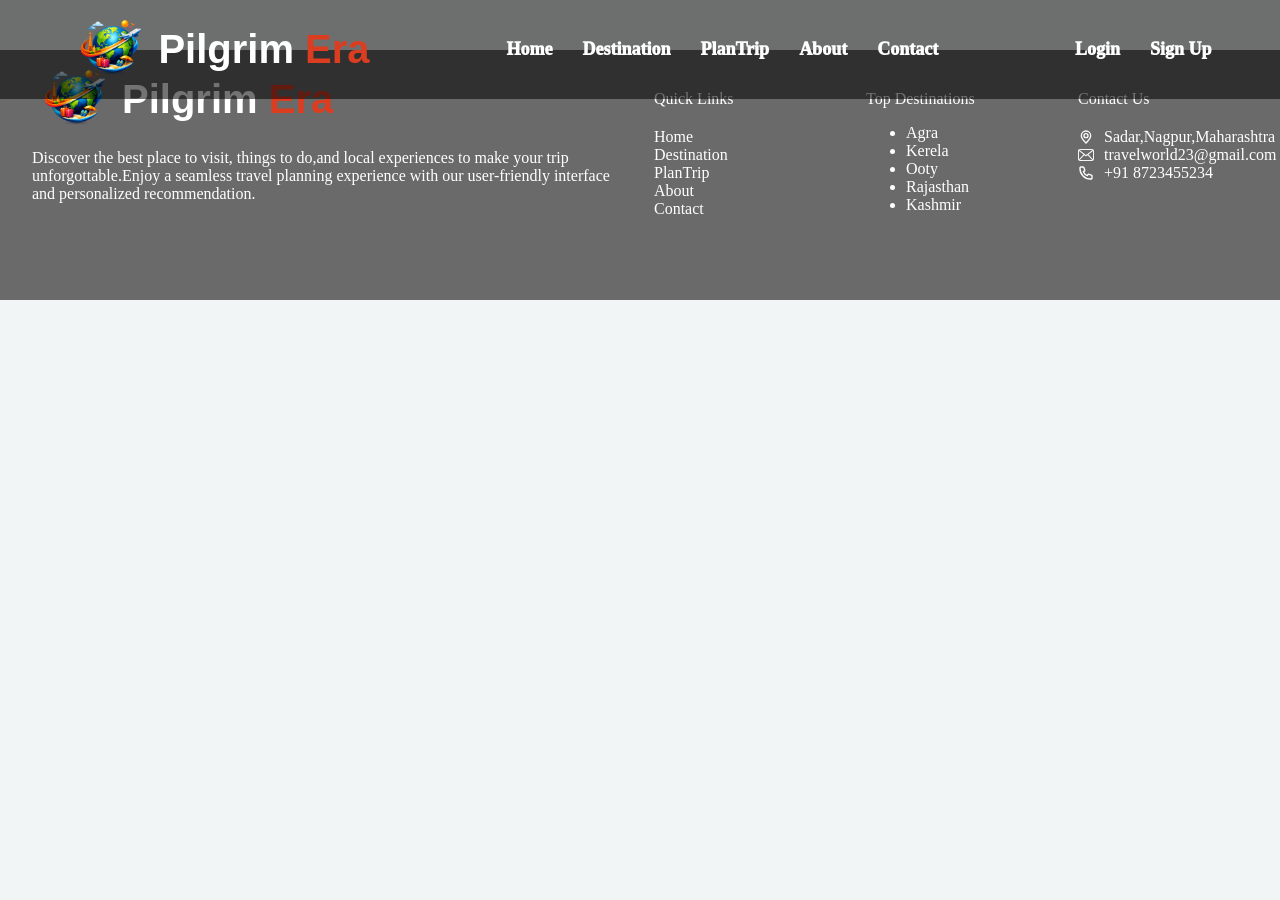
==== pages/about.html @ e33b0cd0 "updated navbar" ====
<!DOCTYPE html>
<html>
<head>
     <title>pilgrim-era</title>
     <link rel="stylesheet" href="./../css/style.css" />
     <link rel="stylesheet" href="./../css/navbar.css"/>
     <link rel="stylesheet" href="./../css/footer.css"/>
     <link rel="stylesheet" href="./../css/about.css"/>

</head>
<body>
    <!-- navbar -->
    <div class="main-container">
        <div class="img-container">
            <img src="./../images/main-logo.png" alt="logo" class="main-logo-img"/>
            <h1 class="website-name">Pilgrim <span style="color:#DA3D20;">Era</span></h1>
        </div>
        <div class="nav-menu">
            <a href="./../index.html" class="nav-item">Home</a>
            <a href="destination.html" class="nav-item">Destination</a>
            <a href="" class="nav-item">PlanTrip</a>
            <a href="" class="nav-item">About</a>
            <a href="" class="nav-item">Contact</a>
        </div>
        <div class="nav-menu">
            <a href="" class="nav-item">Login</a>
            <a href="" class="nav-item">Sign Up</a>
        </div>
    </div>


    <section class="about-main">
        <div>

        </div>
    </section>

    

   
      <!-- Footer -->

      <div class="main-footer-section">
        <div class="footer-info-container-first">
          <div>
            <div class="img-container">
              <img
                src="./../images/main-logo.png"
                alt="logo"
                class="main-logo-img"
              />
              <h1 class="website-name">
                Pilgrim <span style="color: #da3d20">Era</span>
              </h1>
            </div>

            <div style="color: white" class="main-info">
              Discover the best place to visit, things to do,and local
              experiences to make your trip unforgottable.Enjoy a seamless
              travel planning experience with our user-friendly interface and
              personalized recommendation.
            </div>
          </div>
        </div>
        <div class="footer-info-container">
          <span class="footer-heading">Quick Links</span><br />
          <a href="index.html" class="footer-link">Home</a><br />
          <a href="" class="footer-link">Destination</a
          ><br />
          <a href="" class="footer-link">PlanTrip</a><br />
          <a href="" class="footer-link">About</a><br />
          <a href="" class="footer-link">Contact</a><br />
        </div>
        <div class="footer-info-container">
          <span>Top Destinations</span>
          <ul>
            <li>Agra</li>
            <li>Kerela</li>
            <li>Ooty</li>
            <li>Rajasthan</li>
            <li>Kashmir</li>
          </ul>
        </div>
        <div class="footer-info-container">
          <span>Contact Us</span><br />
          <div class="footer-align">
            <img src="./../images/location.svg" alt="phone" class="img-footer" />
          <a href="https://maps.app.goo.gl/tefS2K4EFeZtuiAq8" target="_main" class="href-footer"
            >Sadar,Nagpur,Maharashtra</a
          ></div>
          <div class="footer-align">
            <img src="./../images/mail.svg" alt="phone" class="img-footer" />
          <a href="mailto:travelworld23@gmail.com" class="href-footer">travelworld23@gmail.com</a
          ></div>
          <div class="footer-align">
            <img src="./../images/phone.svg" alt="phone" class="img-footer" />
          <a href="tel:+91 8723455234" class="href-footer">+91 8723455234</a>
          </div>
        </div>
      </div>
    
</body>
</html>
---- css/style.css ----
body{
    background-color: rgb(241, 245, 245);
    margin: 0;
    padding: 0;
}
---- css/navbar.css ----
.main-container{
    display: flex;
    flex-direction: row;
    justify-content: space-around;
    align-items: center;
    top:0;
    left:0;
    right: 0;
    position:fixed;
    background-color: rgba(0,0,0,0.55);
}
.img-container{
    display: flex;
    flex-direction: row;
    align-items: center;
}
.main-logo-img{
    height: 90px;
    width: 90px;
}
.website-name{
    font-size: 40px;
    color: white;
    font-weight: 700;
    font-family: 'Trebuchet MS', 'Lucida Sans Unicode', 'Lucida Grande', 'Lucida Sans', Arial, sans-serif;
}
.nav-menu{
    display: flex;
    flex-direction: row;
    gap: 30px;
}
.nav-item{
    text-decoration: none;
    font-size: 18px;
    color: white;
    font-weight: 1000;
}
.nav-item:hover{
    color:#DA3D20;
}
.hamburger-menu{
    display:none;
    cursor: pointer;
}
.toogle-menu{
    display:none
}
@media screen and (max-width:768px){
    .main-container{
        flex-wrap: wrap;
    }
    .nav-menu{
        display: none;
        flex-direction: column;
        gap:10px;
        width:100%;
        text-align:center;
        font-size: 18px;
    }
    .hamburger-menu{
       display:block;
    }
    .toogle-menu:checked ~ .nav-menu{
        display: flex;
    }
    .toogle-menu:checked ~ .hamburger-menu{
        content: 'x';
    }
    .nav-item{
        padding: 10px 0px;
    }

}
---- css/footer.css ----
.main-footer-section{
   background-color:rgb(107, 106, 106);
   width:100%;
   height: 250px;
   display: flex;
   flex-direction: row;
   justify-content: space-evenly;
   margin-top: 50px;
   color: white;
}
.footer-info-container-first{
     width:580px
}
.footer-info-container{
    width:160px;
    margin-top: 30px;
    padding: 10px;
}
.footer-info-container li{
   cursor: pointer;
}
.footer-info-container li:hover{
      color:#DA3D20;
}
.footer-info-container span{
   margin-bottom: 2px;
   display: block;
}
.footer-heading{
    margin-bottom: 2px;
    display: block;
}
.footer-link{
    text-decoration: none;
    color:white;
}
.footer-link:hover{
   color:#DA3D20;
}
.footer-align{
    display: flex;
    flex-direction: row;
    align-items: center;
    
}
.img-footer{
    height: 16px;
    margin-right: 10px;
}
.href-footer{
    text-decoration: none;
    color: white;
}
.href-footer:hover{
   color:#DA3D20;
}
@media screen  and (max-width:768px){
    .main-footer-section{
        flex-direction: column;
        height: auto;
        padding: 20px 16px;
    }
    .footer-info-container-first{
     width:100%;
    }
    .footer-info-container{
        width: 100%;
        margin-left: 30px;
    }
}
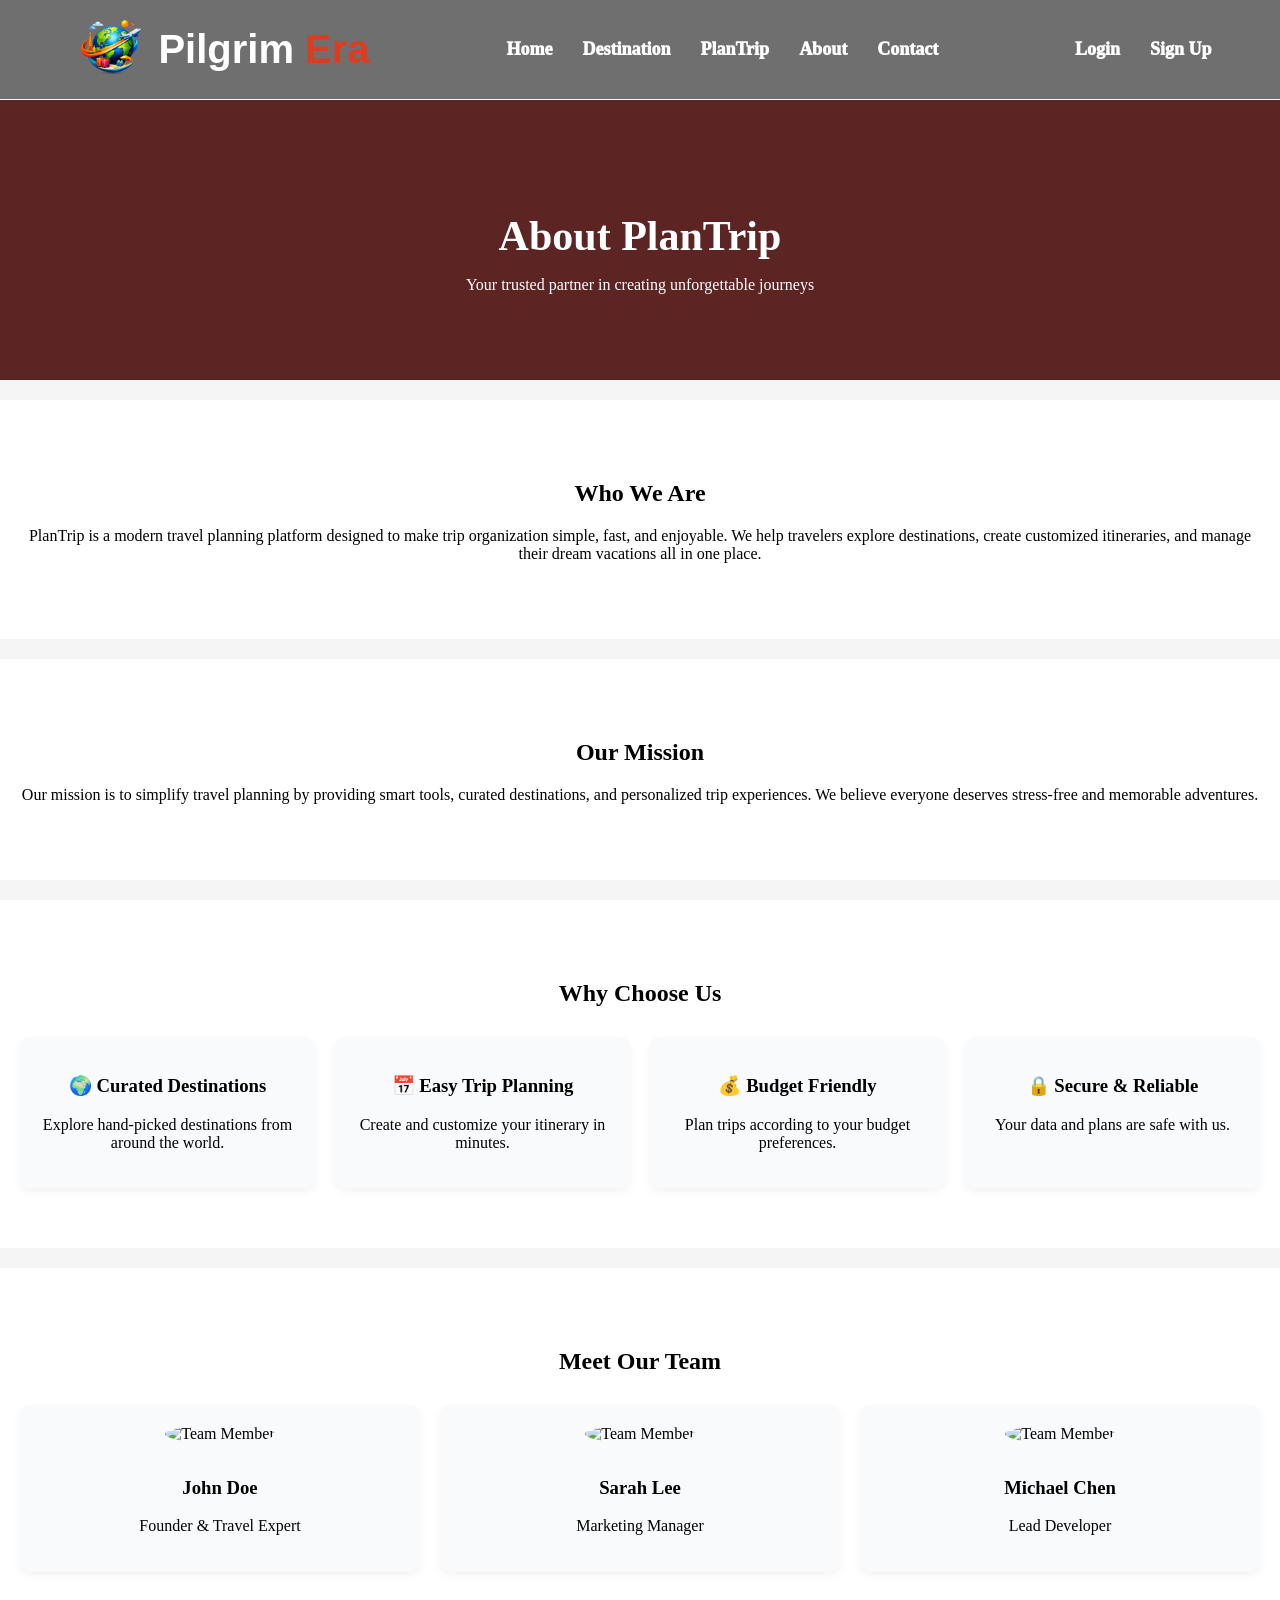
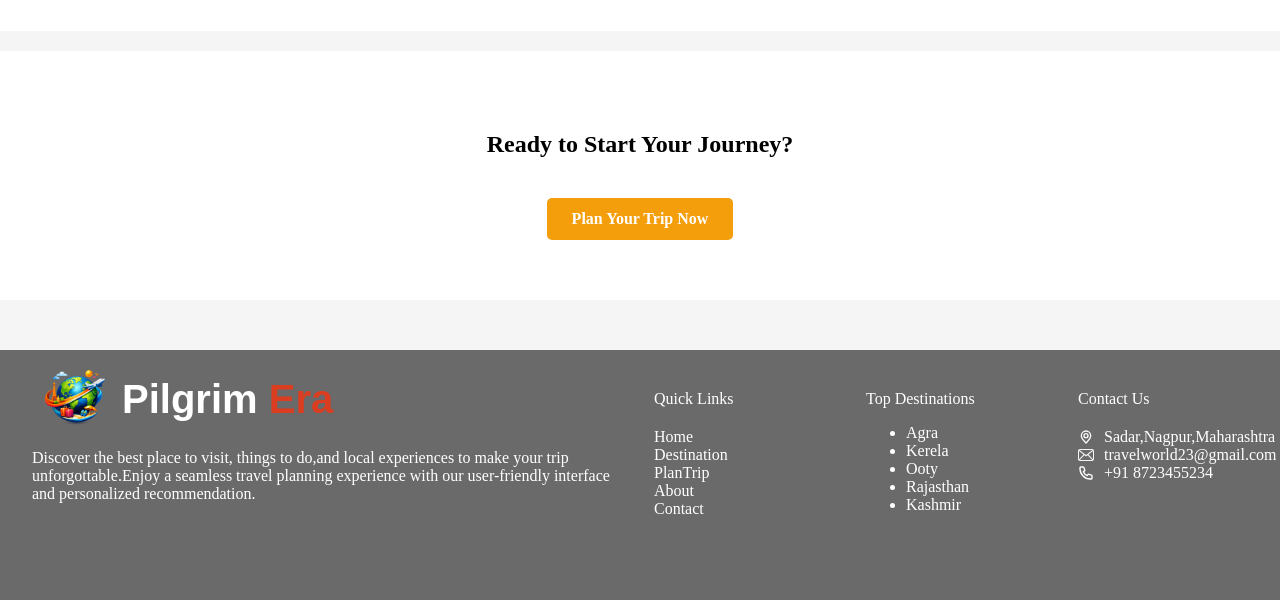
==== commit 8eaed529: "about page added" ====
--- a/pages/about.html
+++ b/pages/about.html
@@ -15,22 +15,114 @@
             <img src="./../images/main-logo.png" alt="logo" class="main-logo-img"/>
             <h1 class="website-name">Pilgrim <span style="color:#DA3D20;">Era</span></h1>
         </div>
+
+         <input type="checkbox" id="toogle-menu" class="toogle-menu" />
+        <label for="toogle-menu" class="hamburger-menu">
+          <img src="./../images/hamburger.svg" alt="hamburger" height="28px"/>
+        </label>
+
         <div class="nav-menu">
             <a href="./../index.html" class="nav-item">Home</a>
-            <a href="destination.html" class="nav-item">Destination</a>
-            <a href="" class="nav-item">PlanTrip</a>
-            <a href="" class="nav-item">About</a>
-            <a href="" class="nav-item">Contact</a>
+            <a href="./destination.html" class="nav-item">Destination</a>
+            <a href="./plantrip.html" class="nav-item">PlanTrip</a>
+            <a href="about.html" class="nav-item">About</a>
+            <a href="./contact.html" class="nav-item">Contact</a>
         </div>
         <div class="nav-menu">
-            <a href="" class="nav-item">Login</a>
-            <a href="" class="nav-item">Sign Up</a>
+            <a href="./login.html" class="nav-item">Login</a>
+            <a href="./signup.html" class="nav-item">Sign Up</a>
         </div>
     </div>
 
 
     <section class="about-main">
         <div>
+
+
+    <!-- Hero Section -->
+    <section class="hero">
+        <h1>About PlanTrip</h1>
+        <p>Your trusted partner in creating unforgettable journeys</p>
+    </section>
+
+    <!-- Who We Are -->
+    <section class="about-section">
+        <h2>Who We Are</h2>
+        <p>
+            PlanTrip is a modern travel planning platform designed to make trip 
+            organization simple, fast, and enjoyable. We help travelers explore 
+            destinations, create customized itineraries, and manage their dream 
+            vacations all in one place.
+        </p>
+    </section>
+
+    <!-- Mission -->
+    <section class="mission-section">
+        <h2>Our Mission</h2>
+        <p>
+            Our mission is to simplify travel planning by providing smart tools, 
+            curated destinations, and personalized trip experiences. We believe 
+            everyone deserves stress-free and memorable adventures.
+        </p>
+    </section>
+
+    <!-- Why Choose Us -->
+    <section class="features-section">
+        <h2>Why Choose Us</h2>
+
+        <div class="features-grid">
+            <div class="feature-box">
+                <h3>🌍 Curated Destinations</h3>
+                <p>Explore hand-picked destinations from around the world.</p>
+            </div>
+
+            <div class="feature-box">
+                <h3>📅 Easy Trip Planning</h3>
+                <p>Create and customize your itinerary in minutes.</p>
+            </div>
+
+            <div class="feature-box">
+                <h3>💰 Budget Friendly</h3>
+                <p>Plan trips according to your budget preferences.</p>
+            </div>
+
+            <div class="feature-box">
+                <h3>🔒 Secure & Reliable</h3>
+                <p>Your data and plans are safe with us.</p>
+            </div>
+        </div>
+    </section>
+
+    <!-- Team Section -->
+    <section class="team-section">
+        <h2>Meet Our Team</h2>
+
+        <div class="team-grid">
+            <div class="team-card">
+                <img src="https://source.unsplash.com/200x200/?person" alt="Team Member">
+                <h3>John Doe</h3>
+                <p>Founder & Travel Expert</p>
+            </div>
+
+            <div class="team-card">
+                <img src="https://source.unsplash.com/200x200/?woman" alt="Team Member">
+                <h3>Sarah Lee</h3>
+                <p>Marketing Manager</p>
+            </div>
+
+            <div class="team-card">
+                <img src="https://source.unsplash.com/200x200/?developer" alt="Team Member">
+                <h3>Michael Chen</h3>
+                <p>Lead Developer</p>
+            </div>
+        </div>
+    </section>
+
+    <!-- Call To Action -->
+    <section class="cta-section">
+        <h2>Ready to Start Your Journey?</h2>
+        <a href="plantrip.html" class="cta-button">Plan Your Trip Now</a>
+    </section>
 
         </div>
     </section>
@@ -64,12 +156,12 @@
         </div>
         <div class="footer-info-container">
           <span class="footer-heading">Quick Links</span><br />
-          <a href="index.html" class="footer-link">Home</a><br />
-          <a href="" class="footer-link">Destination</a
+          <a href="./../index.html" class="footer-link">Home</a><br />
+          <a href="./destination.html" class="footer-link">Destination</a
           ><br />
-          <a href="" class="footer-link">PlanTrip</a><br />
-          <a href="" class="footer-link">About</a><br />
-          <a href="" class="footer-link">Contact</a><br />
+          <a href="./plantrip.html" class="footer-link">PlanTrip</a><br />
+          <a href="about.html" class="footer-link">About</a><br />
+          <a href="./contact.html" class="footer-link">Contact</a><br />
         </div>
         <div class="footer-info-container">
           <span>Top Destinations</span>
--- a/css/about.css
+++ b/css/about.css
@@ -0,0 +1,77 @@
+body {
+    background-color: #f5f5f5;
+}
+.about-main{
+    margin-top: 100px;
+}
+/* Hero */
+.hero {
+    text-align: center;
+    padding: 70px 20px;
+    background-color: rgb(93, 36, 36);
+    color: white;
+}
+
+.hero h1 {
+    font-size: 42px;
+    margin-bottom: 15px;
+}
+
+/* Sections */
+.about-section,
+.mission-section,
+.features-section,
+.team-section,
+.cta-section {
+    padding: 60px 20px;
+    text-align: center;
+    background-color: white;
+    margin: 20px 0;
+}
+
+.features-grid,
+.team-grid {
+    display: grid;
+    grid-template-columns: repeat(auto-fit, minmax(220px, 1fr));
+    gap: 20px;
+    margin-top: 30px;
+}
+
+.feature-box,
+.team-card {
+    background-color: #f9fafb;
+    padding: 20px;
+    border-radius: 10px;
+    box-shadow: 0 4px 10px rgba(0,0,0,0.05);
+}
+
+.team-card img {
+    width: 120px;
+    height: 120px;
+    border-radius: 50%;
+    object-fit: cover;
+    margin-bottom: 15px;
+}
+
+.cta-button {
+    display: inline-block;
+    margin-top: 20px;
+    padding: 12px 25px;
+    background-color: #f59e0b;
+    color: white;
+    text-decoration: none;
+    border-radius: 5px;
+    font-weight: bold;
+}
+
+.cta-button:hover {
+    background-color: #d97706;
+}
+
+/* Footer */
+footer {
+    text-align: center;
+    padding: 20px;
+    background-color: #1e3a8a;
+    color: white;
+}
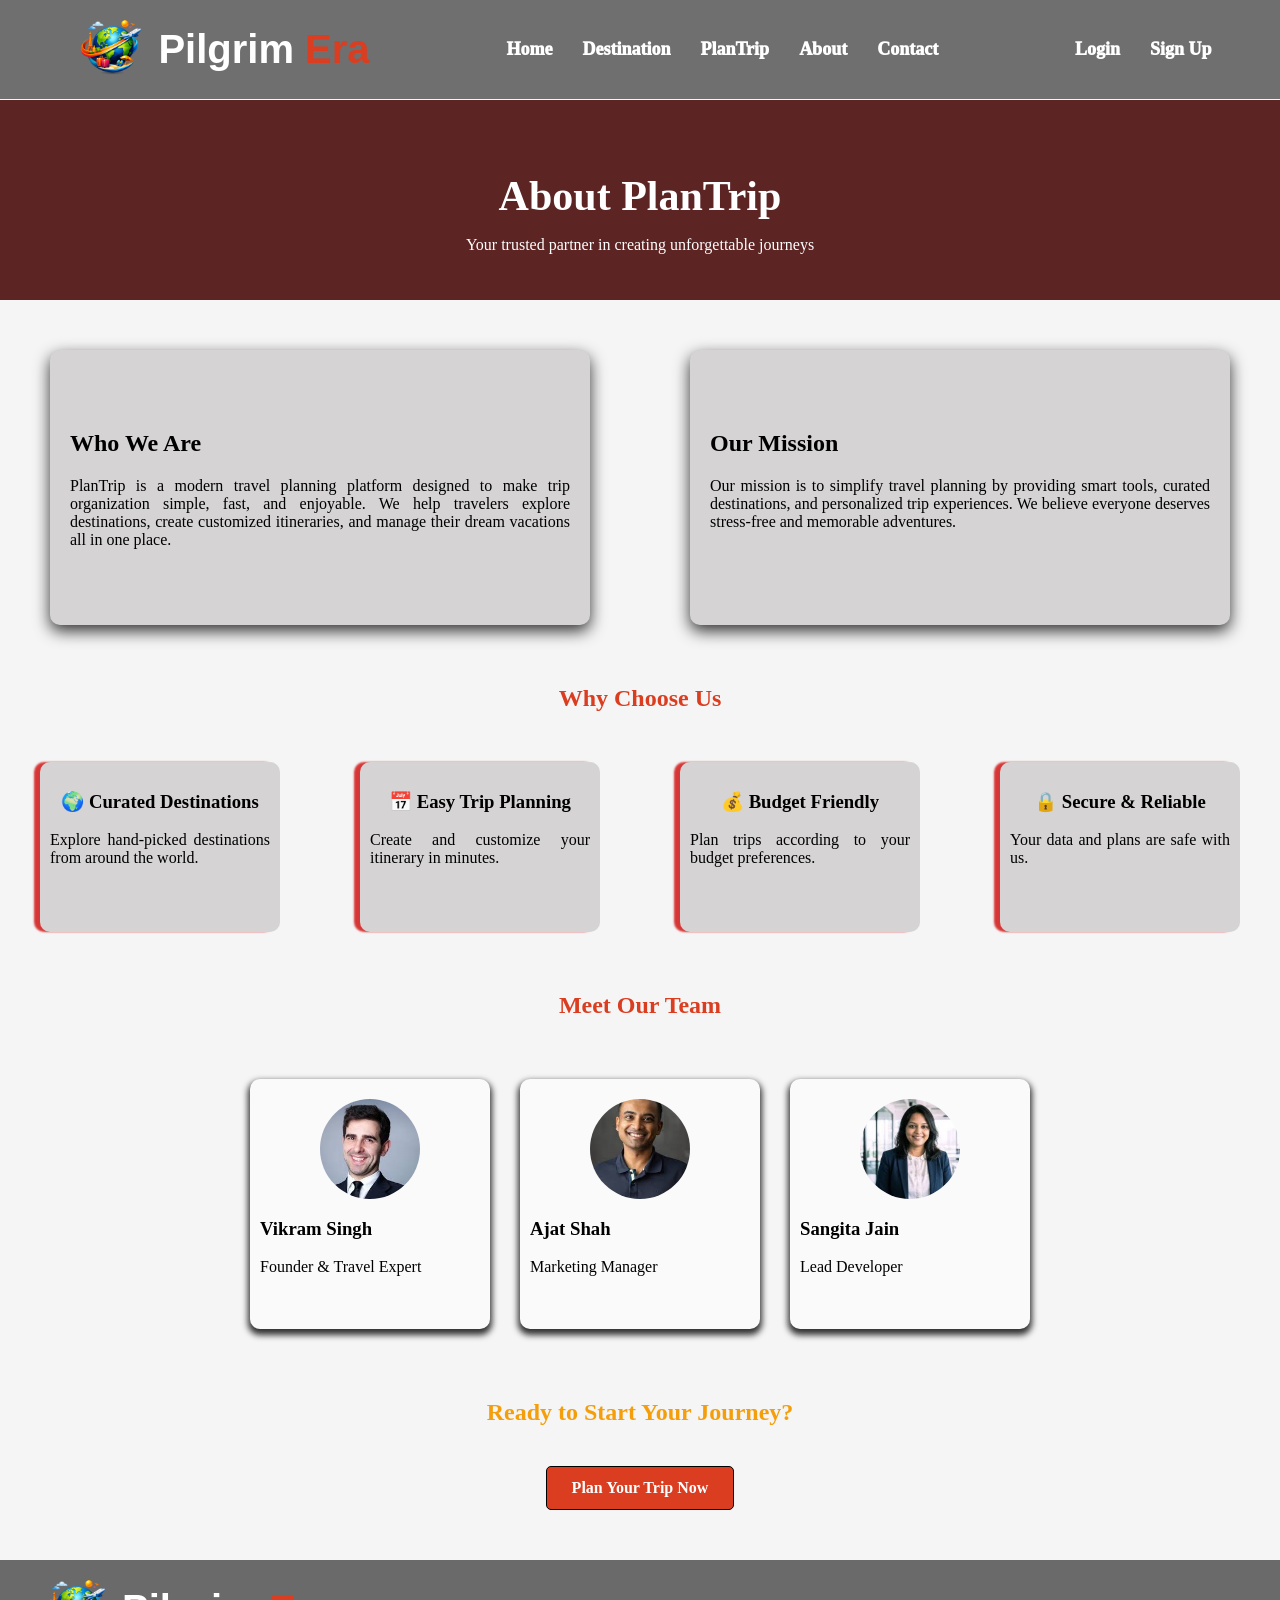
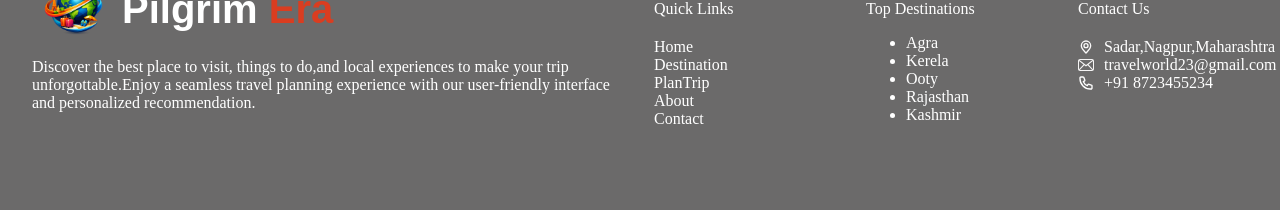
==== commit 8fbe25b9: "added plantrip page" ====
--- a/pages/about.html
+++ b/pages/about.html
@@ -45,6 +45,7 @@
         <p>Your trusted partner in creating unforgettable journeys</p>
     </section>
 
+    <div class="about-section-head-area">
     <!-- Who We Are -->
     <section class="about-section">
         <h2>Who We Are</h2>
@@ -65,6 +66,7 @@
             everyone deserves stress-free and memorable adventures.
         </p>
     </section>
+    </div>
 
     <!-- Why Choose Us -->
     <section class="features-section">
@@ -99,20 +101,20 @@
 
         <div class="team-grid">
             <div class="team-card">
-                <img src="https://source.unsplash.com/200x200/?person" alt="Team Member">
-                <h3>John Doe</h3>
+                <img src="./../images/profile1.jpg" alt="Team Member">
+                <h3>Vikram Singh</h3>
                 <p>Founder & Travel Expert</p>
             </div>
 
             <div class="team-card">
-                <img src="https://source.unsplash.com/200x200/?woman" alt="Team Member">
-                <h3>Sarah Lee</h3>
+                <img src="./../images/profile2.jpg" alt="Team Member">
+                <h3>Ajat Shah</h3>
                 <p>Marketing Manager</p>
             </div>
 
             <div class="team-card">
-                <img src="https://source.unsplash.com/200x200/?developer" alt="Team Member">
-                <h3>Michael Chen</h3>
+                <img src="./../images/profile3.jpg" alt="Team Member">
+                <h3>Sangita Jain</h3>
                 <p>Lead Developer</p>
             </div>
         </div>
--- a/css/about.css
+++ b/css/about.css
@@ -7,7 +7,7 @@
 /* Hero */
 .hero {
     text-align: center;
-    padding: 70px 20px;
+    padding: 30px 20px;
     background-color: rgb(93, 36, 36);
     color: white;
 }
@@ -18,60 +18,142 @@
 }
 
 /* Sections */
-.about-section,
-.mission-section,
-.features-section,
-.team-section,
-.cta-section {
-    padding: 60px 20px;
-    text-align: center;
-    background-color: white;
-    margin: 20px 0;
-}
-
-.features-grid,
-.team-grid {
-    display: grid;
-    grid-template-columns: repeat(auto-fit, minmax(220px, 1fr));
-    gap: 20px;
+.about-section-head-area{
+    display: flex;
+    flex-direction: row;
+    justify-content: space-around;
+    gap: 0px;
     margin-top: 30px;
 }
-
-.feature-box,
-.team-card {
-    background-color: #f9fafb;
-    padding: 20px;
+.about-section,
+.mission-section{
+    padding: 60px 20px;
+    text-align: justify;
+    background-color: rgb(213, 211, 211);
+    margin: 20px 0;
     border-radius: 10px;
-    box-shadow: 0 4px 10px rgba(0,0,0,0.05);
+    box-shadow: 0px 6px 16px rgba(0,0,0,0.8);
+    width: 500px;
 }
-
+.features-section h2{
+    text-align: center;
+    margin-top: 40px;
+    color: #DA3D20;
+}
+.features-grid{
+    display: flex;
+    flex-direction: row;
+    justify-content: space-around;
+    align-items: center;
+    margin-top: 50px;
+}
+.feature-box{
+    box-shadow: -6px 0px 2px rgba(208, 6, 6, 0.8) ;
+    border-radius: 10px;
+    padding: 10px;
+    height: 150px;
+    width: 220px;
+    background-color:  rgb(213, 211, 211) ;
+}
+.feature-box:hover{
+    border: 1px solid #DA3D20;
+    transform: translateY(-2px);
+    transition: 0.3 ease;
+}
+.feature-box h3{
+    text-align: center;
+}
+.feature-box p{
+    text-align: justify;
+}
+.team-section h2{
+    text-align: center;
+    margin-top: 60px;
+    color: #DA3D20;
+}
+.team-grid{
+    display: flex;
+    flex-direction: row;
+    justify-content: center;
+    gap: 30px;
+    align-items: center;
+    margin-top: 60px;
+}
+.team-card{
+    box-shadow: 0px 4px 6px 2px rgba(0,0,0,0.8) ;
+    border-radius: 10px;
+    padding: 10px;
+    height: 230px;
+    width: 220px;
+    background-color:  rgb(251, 250, 250) ;
+}
+.team-card:hover{
+    border: 1px solid #DA3D20;
+    transform: translateY(-2px);
+    transition: 0.3 ease;
+}
 .team-card img {
-    width: 120px;
-    height: 120px;
+    width: 100px;
+    height: 100px;
     border-radius: 50%;
     object-fit: cover;
-    margin-bottom: 15px;
+    margin: 10px auto;
+    display: block;
+}
+.cta-section{
+    color:#f59e0b;
+    text-align: center;
+    margin-top: 70px;
 }
 
 .cta-button {
     display: inline-block;
     margin-top: 20px;
     padding: 12px 25px;
-    background-color: #f59e0b;
+    background-color: #DA3D20;
     color: white;
     text-decoration: none;
     border-radius: 5px;
     font-weight: bold;
+    border: 1px solid black;
 }
 
 .cta-button:hover {
-    background-color: #d97706;
+    background-color: #1e3a8a;
 }
-
-/* Footer */
-footer {
-    text-align: center;
-    padding: 20px;
-    background-color: #1e3a8a;
-    color: white;
+@media screen and (max-width:768px){
+    .about-section-head-area{
+    display: flex;
+    flex-direction:column;
+    justify-content:none;
+    gap: 20px;
+   
+}
+.about-section,
+.mission-section{
+    padding: 60px 0px;
+    margin: 10px 0;
+    width: 100%;
+}
+.features-grid{
+   flex-direction: column;
+    justify-content:none;
+    gap:20px;
+    margin-top: 30px;
+}
+.feature-box{
+    height: 90px;
+    width:100%;
+}
+.feature-box p{
+    text-align:center;
+}
+.team-grid{
+    flex-direction:column;
+    justify-content:none;
+    gap: 20px;
+    align-items: center;
+    margin-top: 30px;
+}
+    
 }
